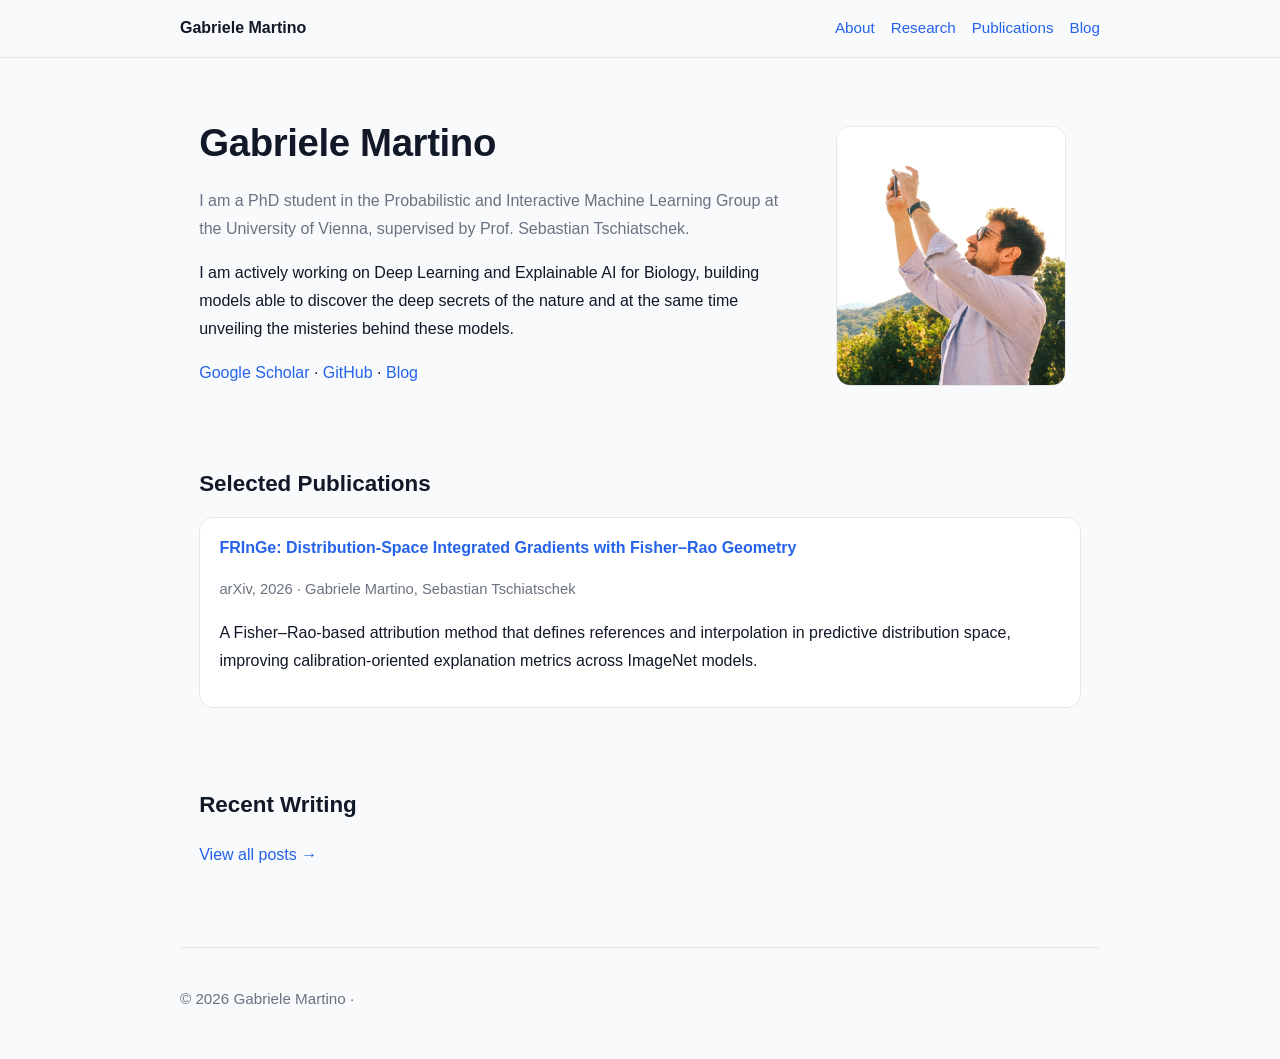
==== index.html @ 993c4463 "Updated the web site." ====
<!DOCTYPE html>
<html lang="en">
  <head>
    <meta charset="UTF-8" />
    <meta name="viewport" content="width=device-width, initial-scale=1.0" />
    <title>Gabriele Martino | PhD Student</title>
    <meta
      name="description"
      content="Personal academic website of Gabriele Martino, PhD student. Research updates, publications and blog posts."
    />
    <link rel="stylesheet" href="assets/css/style.css" />
  </head>
  <body>
    <header class="site-header">
      <div class="container nav">
        <a class="brand" href="./">Gabriele Martino</a>
        <nav class="nav-links">
          <a href="./">About</a>
          <a href="#research">Research</a>
          <a href="#publications">Publications</a>
          <a href="blog/">Blog</a>
        </nav>
      </div>
    </header>

    <main class="container">
      <section class="intro" id="about">
        <div class="intro-grid">
          <div class="intro-text">
            <h1>Gabriele Martino</h1>
            <p class="subtitle">
              I am a PhD student in the Probabilistic and Interactive Machine Learning Group at the University of Vienna, supervised by Prof. Sebastian Tschiatschek.
            </p>
            <p>
              I am actively working on Deep Learning and Explainable AI for Biology, building models able to discover the deep secrets of the nature
              and at the same time unveiling the misteries behind these models.
            </p>
            <p class="link-row">
              <a href="https://scholar.google.com/citations?user=NalFr98AAAAJ&hl=en&authuser=1" target="_blank" rel="noopener noreferrer">Google Scholar</a>
              ·
              <a href="https://github.com/GabMartino" target="_blank" rel="noopener noreferrer">GitHub</a>
              ·
              <a href="blog/">Blog</a>
            </p>
          </div>
          <div class="intro-photo-wrap">
            <img
              class="intro-photo"
              src="assets/images/DSCF8296_1.jpg"
              alt="Gabriele Martino taking a photo outdoors"
            />
          </div>
        </div>
      </section>

      <section class="section" id="publications">
        <h2>Selected Publications</h2>

        <article class="card">
          <a href="https://arxiv.org/abs/2605.06404" target="_blank" rel="noopener noreferrer">
            <strong>FRInGe: Distribution-Space Integrated Gradients with Fisher–Rao Geometry</strong>
          </a>
          <p class="meta">arXiv, 2026 · Gabriele Martino, Sebastian Tschiatschek</p>
          <p>
            A Fisher–Rao-based attribution method that defines references and
            interpolation in predictive distribution space, improving
            calibration-oriented explanation metrics across ImageNet models.
          </p>
        </article>

<!--        <article class="card">-->
<!--          <strong>Title of your first paper</strong>-->
<!--          <p class="meta">Conference/Journal, 2026 · Co-authors</p>-->
<!--          <p>-->
<!--            Short summary of the contribution. Replace with your actual publications-->
<!--            and links to PDF/code.-->
<!--          </p>-->
<!--        </article>-->
<!--        <article class="card">-->
<!--          <strong>Title of your second paper</strong>-->
<!--          <p class="meta">Conference/Journal, 2025 · Co-authors</p>-->
<!--          <p>-->
<!--            Another short summary. You can add a BibTeX toggle or DOI links later.-->
<!--          </p>-->
<!--        </article>-->
      </section>

      <section class="section" id="writing">
        <h2>Recent Writing</h2>
        <p><a href="blog/">View all posts →</a></p>
      </section>
    </main>

    <footer class="container footer">
      <p>
        © <span id="year"></span> Gabriele Martino ·
<!--        <a href="mailto:you@example.com">you@example.com</a>-->
      </p>
    </footer>

    <script>
      document.getElementById("year").textContent = new Date().getFullYear();
    </script>
  </body>
</html>
---- assets/css/style.css ----
:root {
  --bg: #f8fafc;
  --text: #111827;
  --muted: #6b7280;
  --accent: #2563eb;
  --card: #ffffff;
  --border: #e5e7eb;
  --max-width: 920px;
}

* {
  box-sizing: border-box;
}

body {
  margin: 0;
  font-family: "Inter", "Segoe UI", Roboto, Helvetica, Arial, sans-serif;
  background: var(--bg);
  color: var(--text);
  line-height: 1.75;
}

a {
  color: var(--accent);
  text-decoration: none;
}

a:hover {
  text-decoration: underline;
}

.container {
  max-width: var(--max-width);
  margin: 0 auto;
  padding: 0 1.2rem;
}

.site-header {
  position: sticky;
  top: 0;
  background: rgba(248, 250, 252, 0.92);
  backdrop-filter: blur(6px);
  border-bottom: 1px solid var(--border);
}

.nav {
  display: flex;
  align-items: center;
  justify-content: space-between;
  padding: 0.9rem 0;
}

.brand {
  font-weight: 700;
  color: var(--text);
}

.nav-links {
  display: flex;
  gap: 1rem;
  font-size: 0.95rem;
}

.intro {
  padding: 3.2rem 0 1.2rem;
}

.intro-grid {
  display: grid;
  gap: 2rem;
  grid-template-columns: minmax(240px, 1fr) minmax(180px, 260px);
  align-items: center;
}

.intro-text h1 {
  font-size: clamp(2rem, 3vw, 2.7rem);
  margin: 0 0 0.5rem;
  letter-spacing: -0.01em;
}

.subtitle {
  color: var(--muted);
  margin-top: 0.7rem;
}

.link-row {
  margin-top: 1rem;
  font-weight: 500;
}

.intro-photo-wrap {
  display: flex;
  justify-content: center;
}

.intro-photo {
  width: 100%;
  max-width: 230px;
  border-radius: 14px;
  border: 1px solid var(--border);
  background: #dbeafe;
}

.section {
  padding: 1.4rem 0;
}

.section h2 {
  margin-bottom: 0.8rem;
  font-size: 1.4rem;
}

.card {
  background: var(--card);
  border: 1px solid var(--border);
  border-radius: 14px;
  padding: 1rem 1.2rem;
  margin: 0.9rem 0;
}

.meta {
  color: var(--muted);
  font-size: 0.92rem;
}

.grid {
  display: grid;
  grid-template-columns: repeat(auto-fit, minmax(240px, 1fr));
  gap: 1rem;
}

.footer {
  border-top: 1px solid var(--border);
  margin-top: 2.5rem;
  padding: 1.4rem 0 2rem;
  color: var(--muted);
  font-size: 0.95rem;
}

.post {
  padding-top: 2.4rem;
}

.post h1 {
  margin-bottom: 0.2rem;
}

.post p {
  margin: 0.95rem 0;
}

blockquote {
  margin: 1rem 0;
  border-left: 4px solid var(--accent);
  padding: 0.2rem 0 0.2rem 1rem;
  color: #1f2937;
  background: #eff6ff;
}

code {
  background: #eef2ff;
  border-radius: 4px;
  padding: 0.1rem 0.35rem;
}

@media (max-width: 760px) {
  .nav {
    flex-direction: column;
    gap: 0.55rem;
    align-items: flex-start;
  }

  .intro-grid {
    grid-template-columns: 1fr;
  }

  .intro-photo {
    max-width: 190px;
  }
}
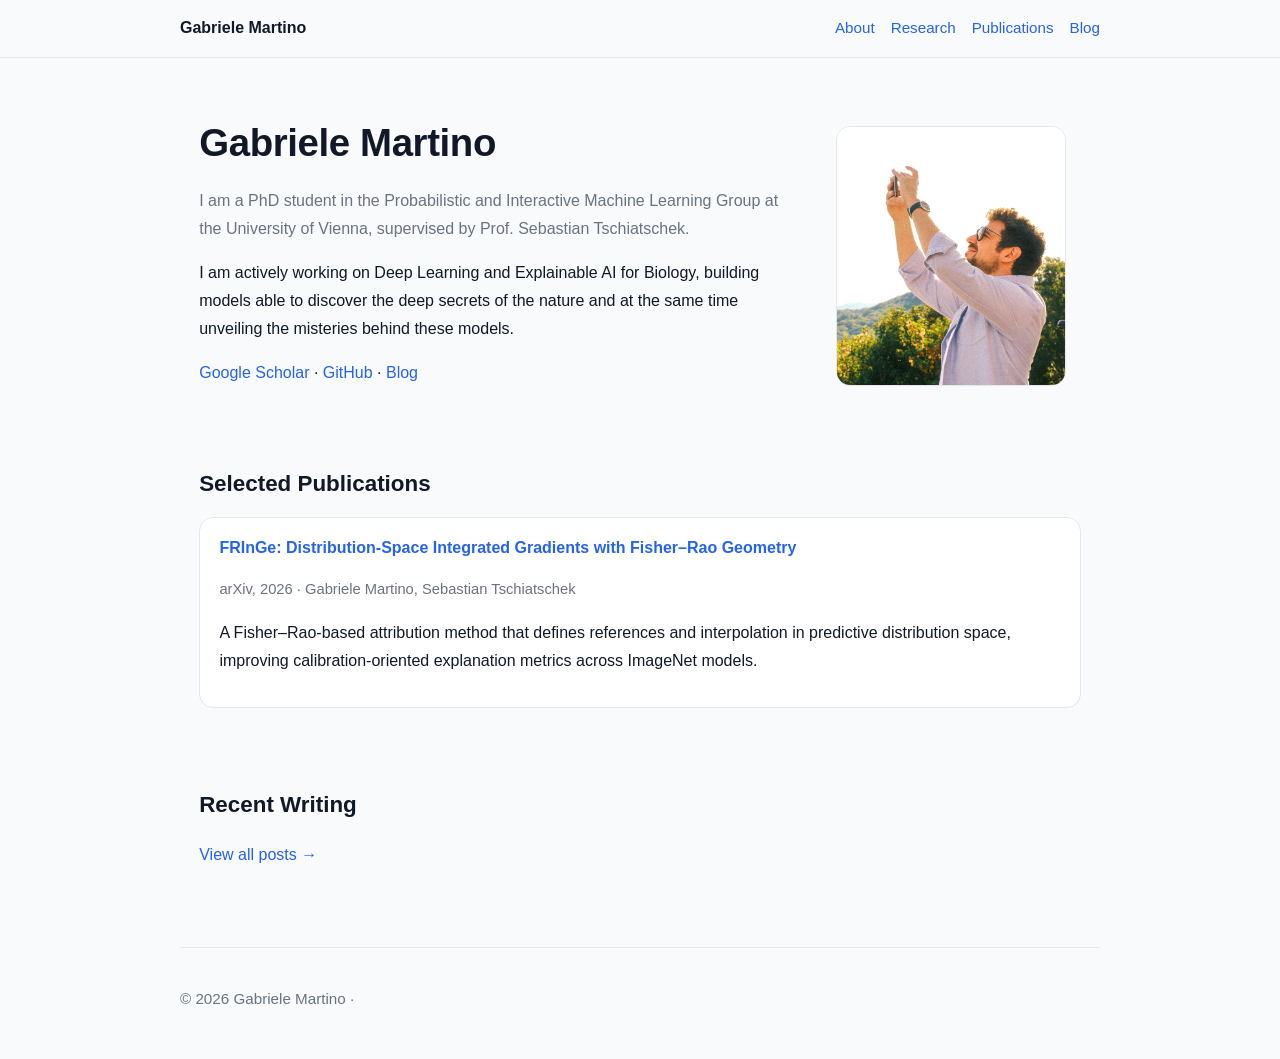
==== commit 0be896ff: "Updated the web site." ====
--- a/index.html
+++ b/index.html
@@ -44,11 +44,19 @@
             </p>
           </div>
           <div class="intro-photo-wrap">
-            <img
-              class="intro-photo"
-              src="assets/images/DSCF8296_1.jpg"
-              alt="Gabriele Martino taking a photo outdoors"
-            />
+            <div class="intro-photo-swap">
+              <img
+                class="intro-photo intro-photo-primary"
+                src="assets/images/DSCF8296_1.jpg"
+                alt="Gabriele Martino taking a photo outdoors"
+              />
+              <img
+                class="intro-photo intro-photo-hover"
+                src="assets/images/image_1.jpeg"
+                alt=""
+                aria-hidden="true"
+              />
+            </div>
           </div>
         </div>
       </section>
--- a/assets/css/style.css
+++ b/assets/css/style.css
@@ -93,12 +93,36 @@
   justify-content: center;
 }
 
+.intro-photo-swap {
+  position: relative;
+  width: 100%;
+  max-width: 230px;
+  aspect-ratio: 706 / 797;
+}
+
 .intro-photo {
   width: 100%;
-  max-width: 230px;
+  height: 100%;
+  display: block;
+  object-fit: cover;
   border-radius: 14px;
   border: 1px solid var(--border);
   background: #dbeafe;
+  transition: opacity 180ms ease-in-out;
+}
+
+.intro-photo-hover {
+  position: absolute;
+  inset: 0;
+  opacity: 0;
+}
+
+.intro-photo-swap:hover .intro-photo-primary {
+  opacity: 0;
+}
+
+.intro-photo-swap:hover .intro-photo-hover {
+  opacity: 1;
 }
 
 .section {
@@ -174,7 +198,13 @@
     grid-template-columns: 1fr;
   }
 
+  .intro-photo-swap {
+    max-width: 190px;
+  }
+}
+
+@media (prefers-reduced-motion: reduce) {
   .intro-photo {
-    max-width: 190px;
-  }
-}
+    transition: none;
+  }
+}
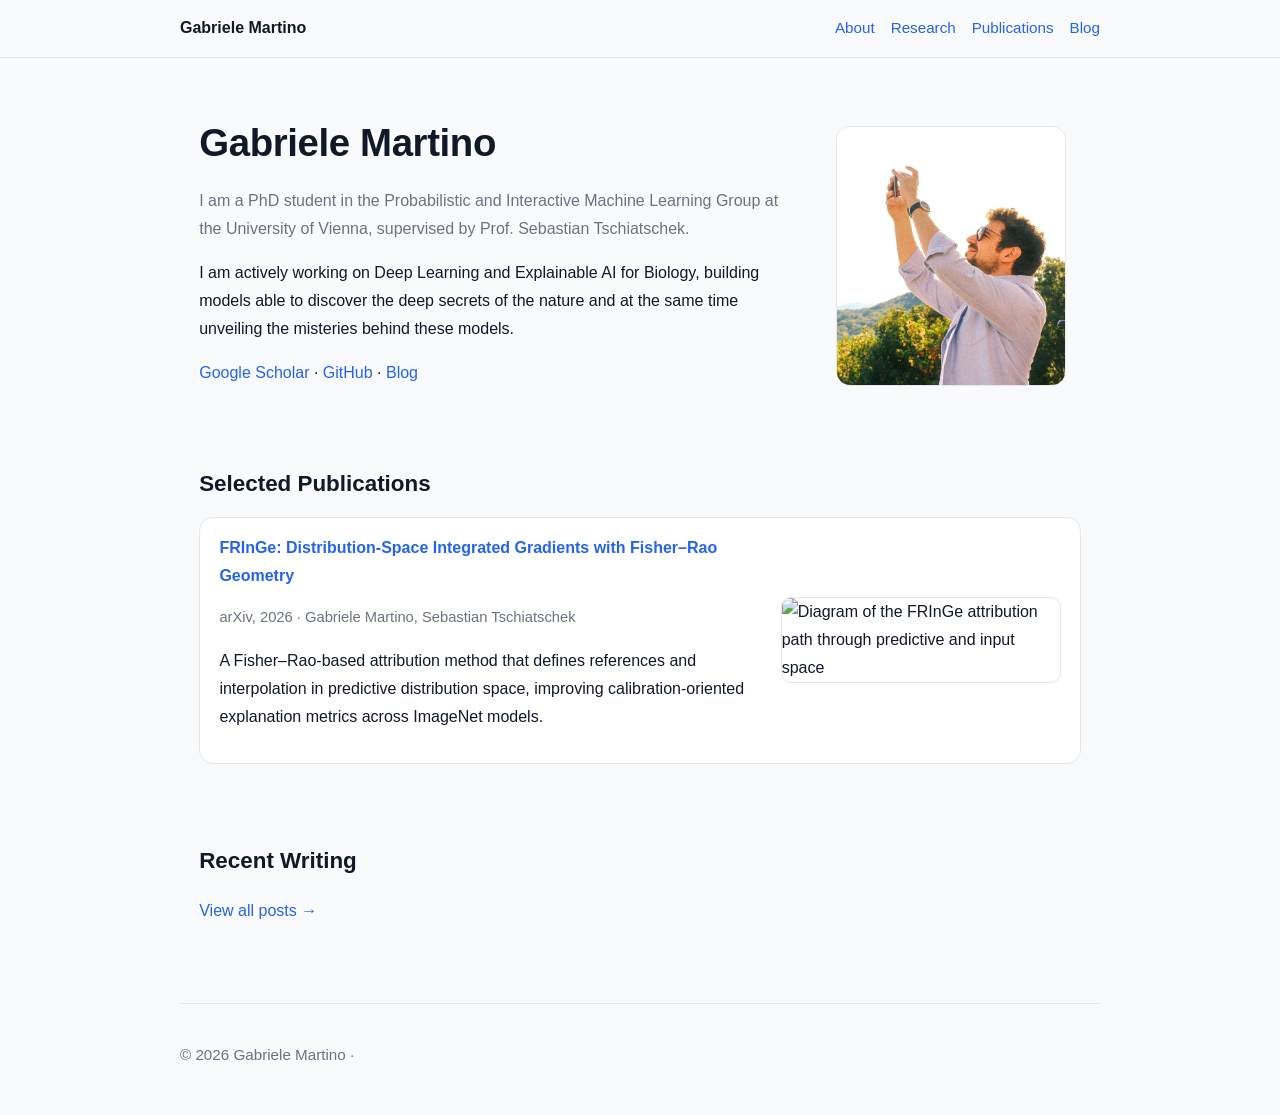
==== commit 5a54d836: "Updated the web site." ====
--- a/index.html
+++ b/index.html
@@ -8,7 +8,7 @@
       name="description"
       content="Personal academic website of Gabriele Martino, PhD student. Research updates, publications and blog posts."
     />
-    <link rel="stylesheet" href="assets/css/style.css" />
+    <link rel="stylesheet" href="assets/css/style.css?v=20260907" />
   </head>
   <body>
     <header class="site-header">
@@ -64,16 +64,24 @@
       <section class="section" id="publications">
         <h2>Selected Publications</h2>
 
-        <article class="card">
-          <a href="https://arxiv.org/abs/2605.06404" target="_blank" rel="noopener noreferrer">
-            <strong>FRInGe: Distribution-Space Integrated Gradients with Fisher–Rao Geometry</strong>
-          </a>
-          <p class="meta">arXiv, 2026 · Gabriele Martino, Sebastian Tschiatschek</p>
-          <p>
-            A Fisher–Rao-based attribution method that defines references and
-            interpolation in predictive distribution space, improving
-            calibration-oriented explanation metrics across ImageNet models.
-          </p>
+        <article class="card publication-card">
+          <div class="publication-details">
+            <a href="https://arxiv.org/abs/2605.06404" target="_blank" rel="noopener noreferrer">
+              <strong>FRInGe: Distribution-Space Integrated Gradients with Fisher–Rao Geometry</strong>
+            </a>
+            <p class="meta">arXiv, 2026 · Gabriele Martino, Sebastian Tschiatschek</p>
+            <p>
+              A Fisher–Rao-based attribution method that defines references and
+              interpolation in predictive distribution space, improving
+              calibration-oriented explanation metrics across ImageNet models.
+            </p>
+          </div>
+          <figure class="publication-figure">
+            <img
+              src="assets/images/path-preview.png"
+              alt="Diagram of the FRInGe attribution path through predictive and input space"
+            />
+          </figure>
         </article>
 
 <!--        <article class="card">-->
--- a/assets/css/style.css
+++ b/assets/css/style.css
@@ -142,6 +142,25 @@
   margin: 0.9rem 0;
 }
 
+.publication-card {
+  display: grid;
+  grid-template-columns: minmax(0, 1fr) minmax(180px, 280px);
+  gap: 1rem 1.4rem;
+  align-items: center;
+}
+
+.publication-figure {
+  margin: 0;
+}
+
+.publication-figure img {
+  display: block;
+  width: 100%;
+  border: 1px solid var(--border);
+  border-radius: 10px;
+  background: #ffffff;
+}
+
 .meta {
   color: var(--muted);
   font-size: 0.92rem;
@@ -201,6 +220,14 @@
   .intro-photo-swap {
     max-width: 190px;
   }
+
+  .publication-card {
+    grid-template-columns: 1fr;
+  }
+
+  .publication-figure {
+    max-width: 320px;
+  }
 }
 
 @media (prefers-reduced-motion: reduce) {
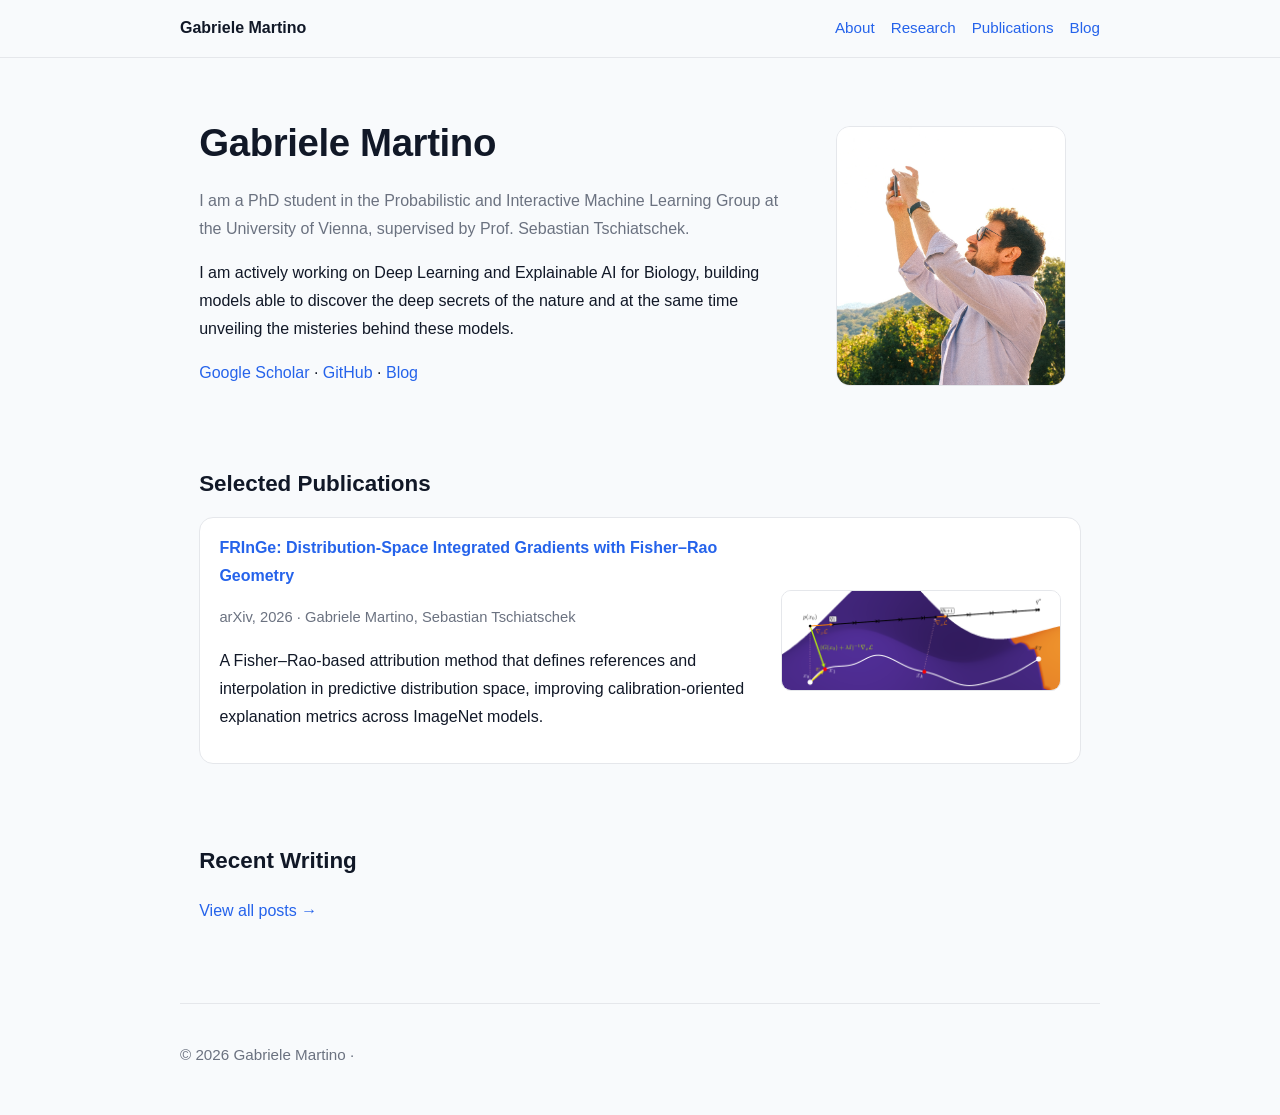
==== commit f5e488c7: "Updated the web site." ====
--- a/index.html
+++ b/index.html
@@ -8,7 +8,7 @@
       name="description"
       content="Personal academic website of Gabriele Martino, PhD student. Research updates, publications and blog posts."
     />
-    <link rel="stylesheet" href="assets/css/style.css?v=20260907" />
+    <link rel="stylesheet" href="assets/css/style.css?v=20260907-3" />
   </head>
   <body>
     <header class="site-header">
--- a/assets/css/style.css
+++ b/assets/css/style.css
@@ -38,6 +38,7 @@
 .site-header {
   position: sticky;
   top: 0;
+  z-index: 10;
   background: rgba(248, 250, 252, 0.92);
   backdrop-filter: blur(6px);
   border-bottom: 1px solid var(--border);
@@ -210,7 +211,12 @@
   .nav {
     flex-direction: column;
     gap: 0.55rem;
-    align-items: flex-start;
+    align-items: center;
+  }
+
+  .nav-links {
+    justify-content: center;
+    flex-wrap: wrap;
   }
 
   .intro-grid {
@@ -227,6 +233,10 @@
 
   .publication-figure {
     max-width: 320px;
+  }
+
+  .footer {
+    text-align: center;
   }
 }
 
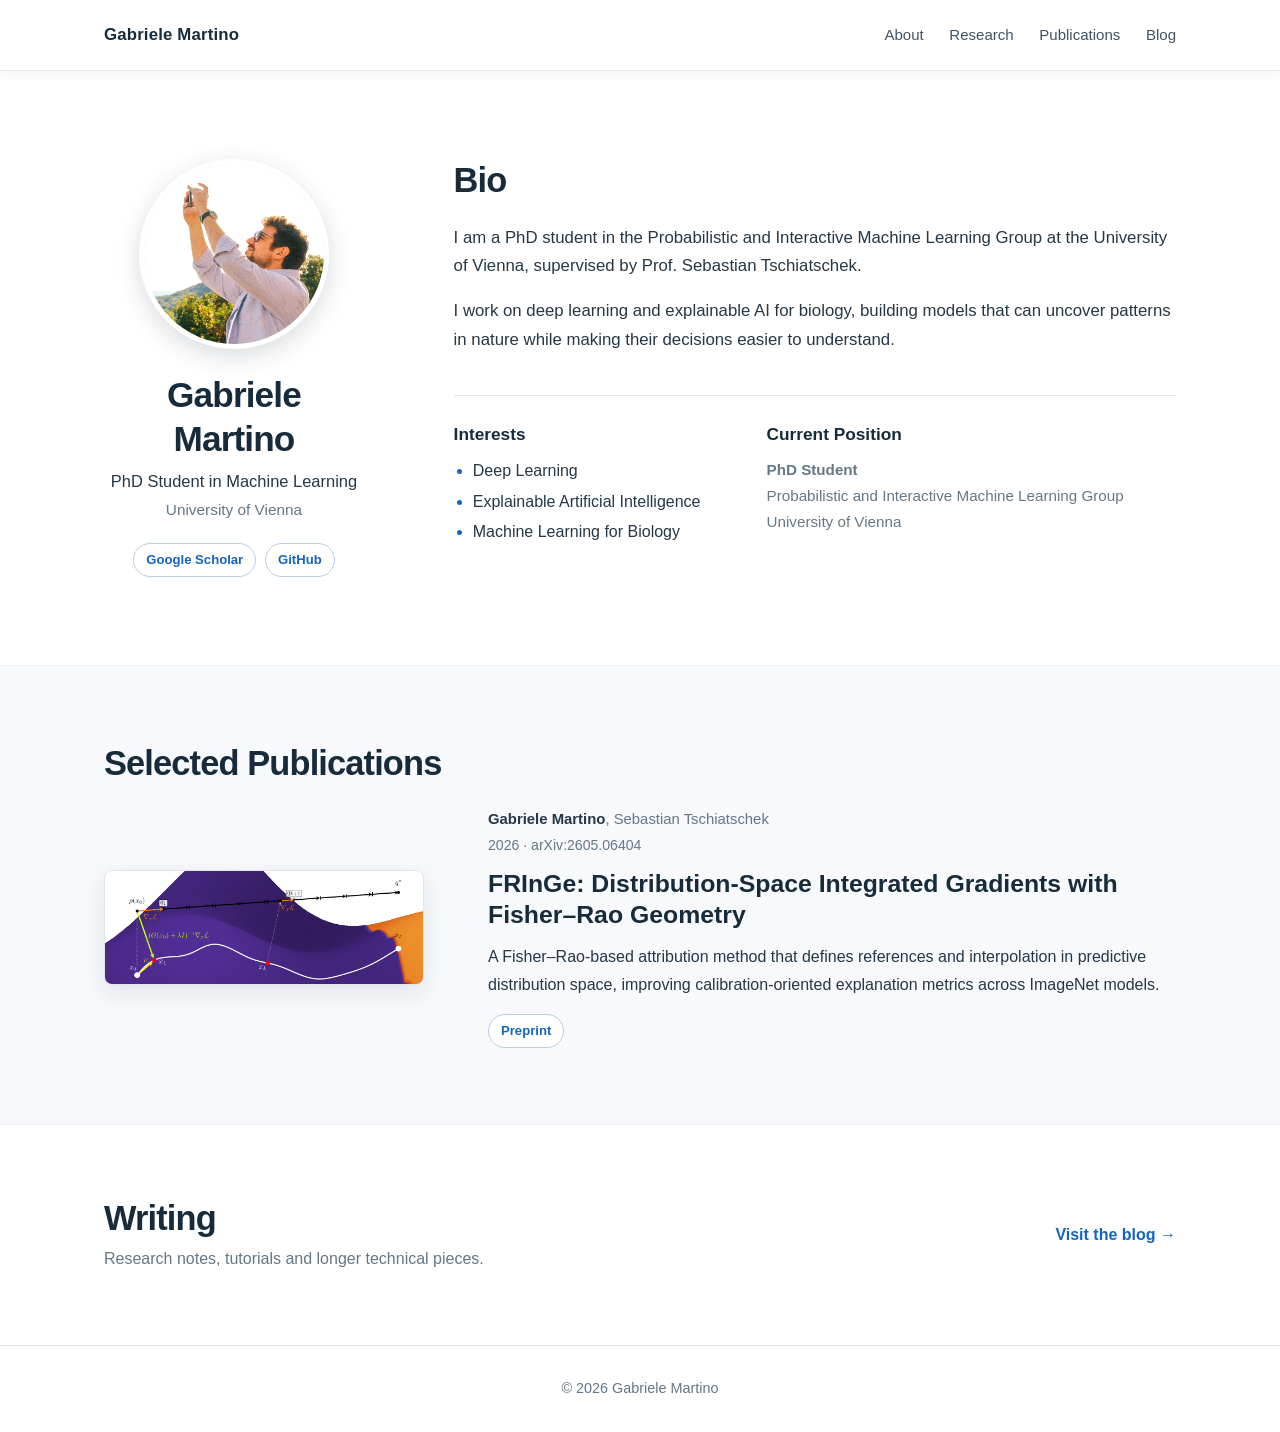
==== commit b1eb4f9d: "Updated the web site." ====
--- a/index.html
+++ b/index.html
@@ -6,16 +6,16 @@
     <title>Gabriele Martino | PhD Student</title>
     <meta
       name="description"
-      content="Personal academic website of Gabriele Martino, PhD student. Research updates, publications and blog posts."
+      content="Academic homepage of Gabriele Martino, PhD student working on deep learning, explainable AI and biology."
     />
-    <link rel="stylesheet" href="assets/css/style.css?v=20260907-3" />
+    <link rel="stylesheet" href="assets/css/style.css?v=20260907-4" />
   </head>
   <body>
     <header class="site-header">
       <div class="container nav">
         <a class="brand" href="./">Gabriele Martino</a>
-        <nav class="nav-links">
-          <a href="./">About</a>
+        <nav class="nav-links" aria-label="Primary navigation">
+          <a href="#about">About</a>
           <a href="#research">Research</a>
           <a href="#publications">Publications</a>
           <a href="blog/">Blog</a>
@@ -23,26 +23,9 @@
       </div>
     </header>
 
-    <main class="container">
-      <section class="intro" id="about">
-        <div class="intro-grid">
-          <div class="intro-text">
-            <h1>Gabriele Martino</h1>
-            <p class="subtitle">
-              I am a PhD student in the Probabilistic and Interactive Machine Learning Group at the University of Vienna, supervised by Prof. Sebastian Tschiatschek.
-            </p>
-            <p>
-              I am actively working on Deep Learning and Explainable AI for Biology, building models able to discover the deep secrets of the nature
-              and at the same time unveiling the misteries behind these models.
-            </p>
-            <p class="link-row">
-              <a href="https://scholar.google.com/citations?user=NalFr98AAAAJ&hl=en&authuser=1" target="_blank" rel="noopener noreferrer">Google Scholar</a>
-              ·
-              <a href="https://github.com/GabMartino" target="_blank" rel="noopener noreferrer">GitHub</a>
-              ·
-              <a href="blog/">Blog</a>
-            </p>
-          </div>
+    <main>
+      <section class="container profile-section" id="about">
+        <aside class="profile-identity">
           <div class="intro-photo-wrap">
             <div class="intro-photo-swap">
               <img
@@ -58,60 +41,102 @@
               />
             </div>
           </div>
+
+          <h1>Gabriele Martino</h1>
+          <p class="profile-role">PhD Student in Machine Learning</p>
+          <p class="profile-affiliation">University of Vienna</p>
+
+          <div class="profile-links" aria-label="Academic and professional profiles">
+            <a
+              href="https://scholar.google.com/citations?user=NalFr98AAAAJ&amp;hl=en&amp;authuser=1"
+              target="_blank"
+              rel="noopener noreferrer"
+            >Google Scholar</a>
+            <a href="https://github.com/GabMartino" target="_blank" rel="noopener noreferrer">GitHub</a>
+          </div>
+        </aside>
+
+        <div class="biography">
+          <h2>Bio</h2>
+          <p>
+            I am a PhD student in the Probabilistic and Interactive Machine
+            Learning Group at the University of Vienna, supervised by Prof.
+            Sebastian Tschiatschek.
+          </p>
+          <p>
+            I work on deep learning and explainable AI for biology, building
+            models that can uncover patterns in nature while making their
+            decisions easier to understand.
+          </p>
+
+          <div class="academic-details">
+            <section class="detail-block" id="research">
+              <h3>Interests</h3>
+              <ul class="interest-list">
+                <li>Deep Learning</li>
+                <li>Explainable Artificial Intelligence</li>
+                <li>Machine Learning for Biology</li>
+              </ul>
+            </section>
+
+            <section class="detail-block">
+              <h3>Current Position</h3>
+              <p>
+                <strong>PhD Student</strong><br />
+                Probabilistic and Interactive Machine Learning Group<br />
+                University of Vienna
+              </p>
+            </section>
+          </div>
         </div>
       </section>
 
-      <section class="section" id="publications">
-        <h2>Selected Publications</h2>
+      <section class="section-shell" id="publications">
+        <div class="container">
+          <h2 class="section-title">Selected Publications</h2>
 
-        <article class="card publication-card">
-          <div class="publication-details">
-            <a href="https://arxiv.org/abs/2605.06404" target="_blank" rel="noopener noreferrer">
-              <strong>FRInGe: Distribution-Space Integrated Gradients with Fisher–Rao Geometry</strong>
-            </a>
-            <p class="meta">arXiv, 2026 · Gabriele Martino, Sebastian Tschiatschek</p>
-            <p>
-              A Fisher–Rao-based attribution method that defines references and
-              interpolation in predictive distribution space, improving
-              calibration-oriented explanation metrics across ImageNet models.
-            </p>
-          </div>
-          <figure class="publication-figure">
-            <img
-              src="assets/images/path-preview.png"
-              alt="Diagram of the FRInGe attribution path through predictive and input space"
-            />
-          </figure>
-        </article>
+          <article class="publication-card">
+            <figure class="publication-figure">
+              <img
+                src="assets/images/path-preview.png"
+                alt="Diagram of the FRInGe attribution path through predictive and input space"
+              />
+            </figure>
 
-<!--        <article class="card">-->
-<!--          <strong>Title of your first paper</strong>-->
-<!--          <p class="meta">Conference/Journal, 2026 · Co-authors</p>-->
-<!--          <p>-->
-<!--            Short summary of the contribution. Replace with your actual publications-->
-<!--            and links to PDF/code.-->
-<!--          </p>-->
-<!--        </article>-->
-<!--        <article class="card">-->
-<!--          <strong>Title of your second paper</strong>-->
-<!--          <p class="meta">Conference/Journal, 2025 · Co-authors</p>-->
-<!--          <p>-->
-<!--            Another short summary. You can add a BibTeX toggle or DOI links later.-->
-<!--          </p>-->
-<!--        </article>-->
+            <div class="publication-details">
+              <p class="publication-authors"><strong>Gabriele Martino</strong>, Sebastian Tschiatschek</p>
+              <p class="publication-venue">2026 · arXiv:2605.06404</p>
+              <h3>
+                <a href="https://arxiv.org/abs/2605.06404" target="_blank" rel="noopener noreferrer">
+                  FRInGe: Distribution-Space Integrated Gradients with Fisher–Rao Geometry
+                </a>
+              </h3>
+              <p>
+                A Fisher–Rao-based attribution method that defines references
+                and interpolation in predictive distribution space, improving
+                calibration-oriented explanation metrics across ImageNet models.
+              </p>
+              <div class="publication-links">
+                <a href="https://arxiv.org/abs/2605.06404" target="_blank" rel="noopener noreferrer">Preprint</a>
+              </div>
+            </div>
+          </article>
+        </div>
       </section>
 
-      <section class="section" id="writing">
-        <h2>Recent Writing</h2>
-        <p><a href="blog/">View all posts →</a></p>
+      <section class="container writing-section" id="writing">
+        <div>
+          <h2 class="section-title">Writing</h2>
+          <p>Research notes, tutorials and longer technical pieces.</p>
+        </div>
+        <a class="text-link" href="blog/">Visit the blog <span aria-hidden="true">→</span></a>
       </section>
     </main>
 
-    <footer class="container footer">
-      <p>
-        © <span id="year"></span> Gabriele Martino ·
-<!--        <a href="mailto:you@example.com">you@example.com</a>-->
-      </p>
+    <footer class="site-footer">
+      <div class="container footer-content">
+        <p>© <span id="year"></span> Gabriele Martino</p>
+      </div>
     </footer>
 
     <script>
--- a/assets/css/style.css
+++ b/assets/css/style.css
@@ -1,11 +1,18 @@
 :root {
-  --bg: #f8fafc;
-  --text: #111827;
-  --muted: #6b7280;
-  --accent: #2563eb;
-  --card: #ffffff;
-  --border: #e5e7eb;
-  --max-width: 920px;
+  --bg: #ffffff;
+  --surface: #f7f9fc;
+  --text: #263746;
+  --heading: #172b3a;
+  --muted: #667785;
+  --accent: #1565c0;
+  --accent-dark: #0d4f9c;
+  --border: #dfe6ec;
+  --max-width: 1120px;
+}
+
+html {
+  scroll-behavior: smooth;
+  scroll-padding-top: 6rem;
 }
 
 * {
@@ -14,10 +21,15 @@
 
 body {
   margin: 0;
-  font-family: "Inter", "Segoe UI", Roboto, Helvetica, Arial, sans-serif;
   background: var(--bg);
   color: var(--text);
-  line-height: 1.75;
+  font-family: Roboto, "Segoe UI", Helvetica, Arial, sans-serif;
+  font-size: 1rem;
+  line-height: 1.7;
+}
+
+img {
+  max-width: 100%;
 }
 
 a {
@@ -26,67 +38,90 @@
 }
 
 a:hover {
-  text-decoration: underline;
+  color: var(--accent-dark);
+}
+
+h1,
+h2,
+h3 {
+  color: var(--heading);
+  font-family: Montserrat, "Segoe UI", Helvetica, Arial, sans-serif;
+  line-height: 1.25;
 }
 
 .container {
+  width: 100%;
   max-width: var(--max-width);
   margin: 0 auto;
-  padding: 0 1.2rem;
+  padding-inline: 1.5rem;
 }
 
 .site-header {
   position: sticky;
   top: 0;
-  z-index: 10;
-  background: rgba(248, 250, 252, 0.92);
-  backdrop-filter: blur(6px);
-  border-bottom: 1px solid var(--border);
+  z-index: 100;
+  border-bottom: 1px solid rgba(223, 230, 236, 0.9);
+  background: rgba(255, 255, 255, 0.96);
+  box-shadow: 0 2px 12px rgba(23, 43, 58, 0.06);
+  backdrop-filter: blur(10px);
 }
 
 .nav {
   display: flex;
+  min-height: 70px;
   align-items: center;
   justify-content: space-between;
-  padding: 0.9rem 0;
 }
 
 .brand {
+  color: var(--heading);
+  font-family: Montserrat, "Segoe UI", Helvetica, Arial, sans-serif;
+  font-size: 1.05rem;
   font-weight: 700;
-  color: var(--text);
+  letter-spacing: 0.01em;
 }
 
 .nav-links {
   display: flex;
-  gap: 1rem;
-  font-size: 0.95rem;
-}
-
-.intro {
-  padding: 3.2rem 0 1.2rem;
-}
-
-.intro-grid {
+  align-items: center;
+  gap: 1.6rem;
+  font-size: 0.94rem;
+}
+
+.nav-links a {
+  position: relative;
+  color: #415363;
+  padding-block: 0.35rem;
+}
+
+.nav-links a::after {
+  position: absolute;
+  right: 0;
+  bottom: 0;
+  left: 0;
+  height: 2px;
+  background: var(--accent);
+  content: "";
+  transform: scaleX(0);
+  transform-origin: center;
+  transition: transform 160ms ease-in-out;
+}
+
+.nav-links a:hover::after,
+.nav-links a[aria-current="page"]::after {
+  transform: scaleX(1);
+}
+
+.profile-section {
   display: grid;
-  gap: 2rem;
-  grid-template-columns: minmax(240px, 1fr) minmax(180px, 260px);
-  align-items: center;
-}
-
-.intro-text h1 {
-  font-size: clamp(2rem, 3vw, 2.7rem);
-  margin: 0 0 0.5rem;
-  letter-spacing: -0.01em;
-}
-
-.subtitle {
-  color: var(--muted);
-  margin-top: 0.7rem;
-}
-
-.link-row {
-  margin-top: 1rem;
-  font-weight: 500;
+  grid-template-columns: 260px minmax(0, 1fr);
+  gap: clamp(3rem, 7vw, 6rem);
+  align-items: start;
+  padding-block: 5.5rem;
+}
+
+.profile-identity {
+  text-align: center;
 }
 
 .intro-photo-wrap {
@@ -96,57 +131,151 @@
 
 .intro-photo-swap {
   position: relative;
-  width: 100%;
-  max-width: 230px;
-  aspect-ratio: 706 / 797;
+  width: 190px;
+  aspect-ratio: 1;
+  overflow: hidden;
+  border: 5px solid #ffffff;
+  border-radius: 50%;
+  background: #e7eef5;
+  box-shadow: 0 7px 24px rgba(23, 43, 58, 0.17);
 }
 
 .intro-photo {
+  position: absolute;
+  inset: 0;
+  display: block;
   width: 100%;
   height: 100%;
-  display: block;
   object-fit: cover;
-  border-radius: 14px;
-  border: 1px solid var(--border);
-  background: #dbeafe;
   transition: opacity 180ms ease-in-out;
 }
 
+.intro-photo-primary {
+  opacity: 1;
+}
+
 .intro-photo-hover {
-  position: absolute;
-  inset: 0;
   opacity: 0;
 }
 
-.intro-photo-swap:hover .intro-photo-primary {
-  opacity: 0;
-}
-
-.intro-photo-swap:hover .intro-photo-hover {
-  opacity: 1;
-}
-
-.section {
-  padding: 1.4rem 0;
-}
-
-.section h2 {
-  margin-bottom: 0.8rem;
-  font-size: 1.4rem;
-}
-
-.card {
-  background: var(--card);
-  border: 1px solid var(--border);
-  border-radius: 14px;
-  padding: 1rem 1.2rem;
-  margin: 0.9rem 0;
+@media (hover: hover) {
+  .intro-photo-swap:hover .intro-photo-primary {
+    opacity: 0;
+  }
+
+  .intro-photo-swap:hover .intro-photo-hover {
+    opacity: 1;
+  }
+}
+
+.profile-identity h1 {
+  margin: 1.5rem 0 0.35rem;
+  font-size: clamp(1.85rem, 4vw, 2.2rem);
+  letter-spacing: -0.025em;
+}
+
+.profile-role {
+  margin: 0;
+  color: var(--text);
+  font-size: 1.03rem;
+}
+
+.profile-affiliation {
+  margin: 0.15rem 0 0;
+  color: var(--muted);
+  font-size: 0.96rem;
+}
+
+.profile-links {
+  display: flex;
+  flex-wrap: wrap;
+  justify-content: center;
+  gap: 0.55rem;
+  margin-top: 1.25rem;
+}
+
+.profile-links a,
+.publication-links a {
+  display: inline-flex;
+  min-height: 34px;
+  align-items: center;
+  border: 1px solid #b9cee2;
+  border-radius: 999px;
+  padding: 0.25rem 0.75rem;
+  background: #ffffff;
+  color: var(--accent);
+  font-size: 0.82rem;
+  font-weight: 600;
+  transition: background 160ms ease-in-out, border-color 160ms ease-in-out;
+}
+
+.profile-links a:hover,
+.publication-links a:hover {
+  border-color: var(--accent);
+  background: #edf5fd;
+}
+
+.biography h2,
+.section-title {
+  margin: 0 0 1.35rem;
+  font-size: clamp(1.8rem, 4vw, 2.15rem);
+  letter-spacing: -0.025em;
+}
+
+.biography > p {
+  max-width: 760px;
+  margin: 0 0 1.05rem;
+  font-size: 1.05rem;
+}
+
+.academic-details {
+  display: grid;
+  grid-template-columns: minmax(0, 0.8fr) minmax(0, 1.2fr);
+  gap: 2.5rem;
+  margin-top: 2.5rem;
+  border-top: 1px solid var(--border);
+  padding-top: 1.75rem;
+}
+
+.detail-block {
+  scroll-margin-top: 7rem;
+}
+
+.detail-block h3 {
+  margin: 0 0 0.75rem;
+  font-size: 1.08rem;
+}
+
+.detail-block p {
+  margin: 0;
+  color: var(--muted);
+  font-size: 0.95rem;
+}
+
+.interest-list {
+  margin: 0;
+  padding-left: 1.2rem;
+}
+
+.interest-list li {
+  margin: 0.2rem 0;
+}
+
+.interest-list li::marker {
+  color: var(--accent);
+}
+
+.section-shell {
+  scroll-margin-top: 5rem;
+  border-block: 1px solid #edf1f5;
+  background: var(--surface);
+  padding-block: 4.75rem;
 }
 
 .publication-card {
   display: grid;
-  grid-template-columns: minmax(0, 1fr) minmax(180px, 280px);
-  gap: 1rem 1.4rem;
+  grid-template-columns: minmax(230px, 320px) minmax(0, 1fr);
+  gap: clamp(2rem, 5vw, 4rem);
   align-items: center;
 }
 
@@ -158,90 +287,232 @@
   display: block;
   width: 100%;
   border: 1px solid var(--border);
-  border-radius: 10px;
+  border-radius: 8px;
   background: #ffffff;
-}
-
-.meta {
-  color: var(--muted);
-  font-size: 0.92rem;
-}
-
-.grid {
-  display: grid;
-  grid-template-columns: repeat(auto-fit, minmax(240px, 1fr));
-  gap: 1rem;
-}
-
-.footer {
+  box-shadow: 0 8px 24px rgba(23, 43, 58, 0.1);
+}
+
+.publication-authors {
+  margin: 0 0 0.15rem;
+  color: var(--muted);
+  font-size: 0.93rem;
+}
+
+.publication-authors strong {
+  color: var(--text);
+  font-weight: 600;
+}
+
+.publication-venue {
+  margin: 0 0 0.7rem;
+  color: var(--muted);
+  font-size: 0.88rem;
+}
+
+.publication-details h3 {
+  margin: 0 0 0.75rem;
+  font-size: clamp(1.25rem, 3vw, 1.55rem);
+}
+
+.publication-details h3 a {
+  color: var(--heading);
+}
+
+.publication-details h3 a:hover {
+  color: var(--accent);
+}
+
+.publication-details > p:last-of-type {
+  max-width: 700px;
+  margin: 0;
+}
+
+.publication-links {
+  margin-top: 1rem;
+}
+
+.writing-section {
+  display: flex;
+  align-items: center;
+  justify-content: space-between;
+  gap: 2rem;
+  padding-block: 4.5rem;
+}
+
+.writing-section .section-title {
+  margin-bottom: 0.35rem;
+}
+
+.writing-section p {
+  margin: 0;
+  color: var(--muted);
+}
+
+.text-link {
+  flex: 0 0 auto;
+  font-weight: 600;
+}
+
+.page {
+  min-height: calc(100vh - 156px);
+  padding-block: 5rem;
+}
+
+.page-heading {
+  max-width: 720px;
+  border-bottom: 1px solid var(--border);
+  padding-bottom: 1.75rem;
+}
+
+.page-heading h1 {
+  margin: 0 0 0.5rem;
+  font-size: clamp(2.2rem, 6vw, 3.25rem);
+}
+
+.page-heading p {
+  margin: 0;
+  color: var(--muted);
+  font-size: 1.05rem;
+}
+
+.empty-state {
+  margin-top: 2rem;
+  color: var(--muted);
+}
+
+.site-footer {
   border-top: 1px solid var(--border);
-  margin-top: 2.5rem;
-  padding: 1.4rem 0 2rem;
-  color: var(--muted);
-  font-size: 0.95rem;
+  background: #ffffff;
+}
+
+.footer-content {
+  display: flex;
+  min-height: 86px;
+  align-items: center;
+  justify-content: center;
+  color: var(--muted);
+  font-size: 0.9rem;
+  text-align: center;
+}
+
+.footer-content p {
+  margin: 0;
 }
 
 .post {
-  padding-top: 2.4rem;
+  padding-block: 3.5rem;
 }
 
 .post h1 {
-  margin-bottom: 0.2rem;
+  margin-bottom: 0.25rem;
 }
 
 .post p {
-  margin: 0.95rem 0;
+  margin: 1rem 0;
 }
 
 blockquote {
-  margin: 1rem 0;
+  margin: 1.25rem 0;
   border-left: 4px solid var(--accent);
-  padding: 0.2rem 0 0.2rem 1rem;
-  color: #1f2937;
-  background: #eff6ff;
+  padding: 0.4rem 0 0.4rem 1.1rem;
+  background: #eef5fc;
+  color: var(--text);
 }
 
 code {
-  background: #eef2ff;
   border-radius: 4px;
   padding: 0.1rem 0.35rem;
-}
-
-@media (max-width: 760px) {
+  background: #edf2f7;
+}
+
+@media (max-width: 820px) {
+  .profile-section {
+    grid-template-columns: 220px minmax(0, 1fr);
+    gap: 3rem;
+  }
+
+  .academic-details {
+    grid-template-columns: 1fr;
+    gap: 1.5rem;
+  }
+}
+
+@media (max-width: 680px) {
+  html {
+    scroll-padding-top: 8.5rem;
+  }
+
   .nav {
     flex-direction: column;
-    gap: 0.55rem;
-    align-items: center;
+    gap: 0.35rem;
+    padding-block: 0.7rem;
   }
 
   .nav-links {
+    flex-wrap: wrap;
     justify-content: center;
-    flex-wrap: wrap;
-  }
-
-  .intro-grid {
+    gap: 0.35rem 1rem;
+  }
+
+  .profile-section {
     grid-template-columns: 1fr;
-  }
-
-  .intro-photo-swap {
-    max-width: 190px;
+    gap: 3rem;
+    padding-block: 3.75rem;
+  }
+
+  .profile-identity {
+    max-width: 430px;
+    margin: 0 auto;
+  }
+
+  .biography h2 {
+    text-align: center;
+  }
+
+  .section-shell {
+    padding-block: 3.75rem;
   }
 
   .publication-card {
     grid-template-columns: 1fr;
+    gap: 1.75rem;
   }
 
   .publication-figure {
-    max-width: 320px;
-  }
-
-  .footer {
-    text-align: center;
+    width: 100%;
+    max-width: 420px;
+  }
+
+  .writing-section {
+    flex-direction: column;
+    align-items: flex-start;
+    padding-block: 3.75rem;
+  }
+}
+
+@media (max-width: 420px) {
+  .container {
+    padding-inline: 1.1rem;
+  }
+
+  .nav-links {
+    font-size: 0.88rem;
+  }
+
+  .intro-photo-swap {
+    width: 170px;
   }
 }
 
 @media (prefers-reduced-motion: reduce) {
-  .intro-photo {
+  html {
+    scroll-behavior: auto;
+  }
+
+  .intro-photo,
+  .nav-links a::after,
+  .profile-links a,
+  .publication-links a {
     transition: none;
   }
 }
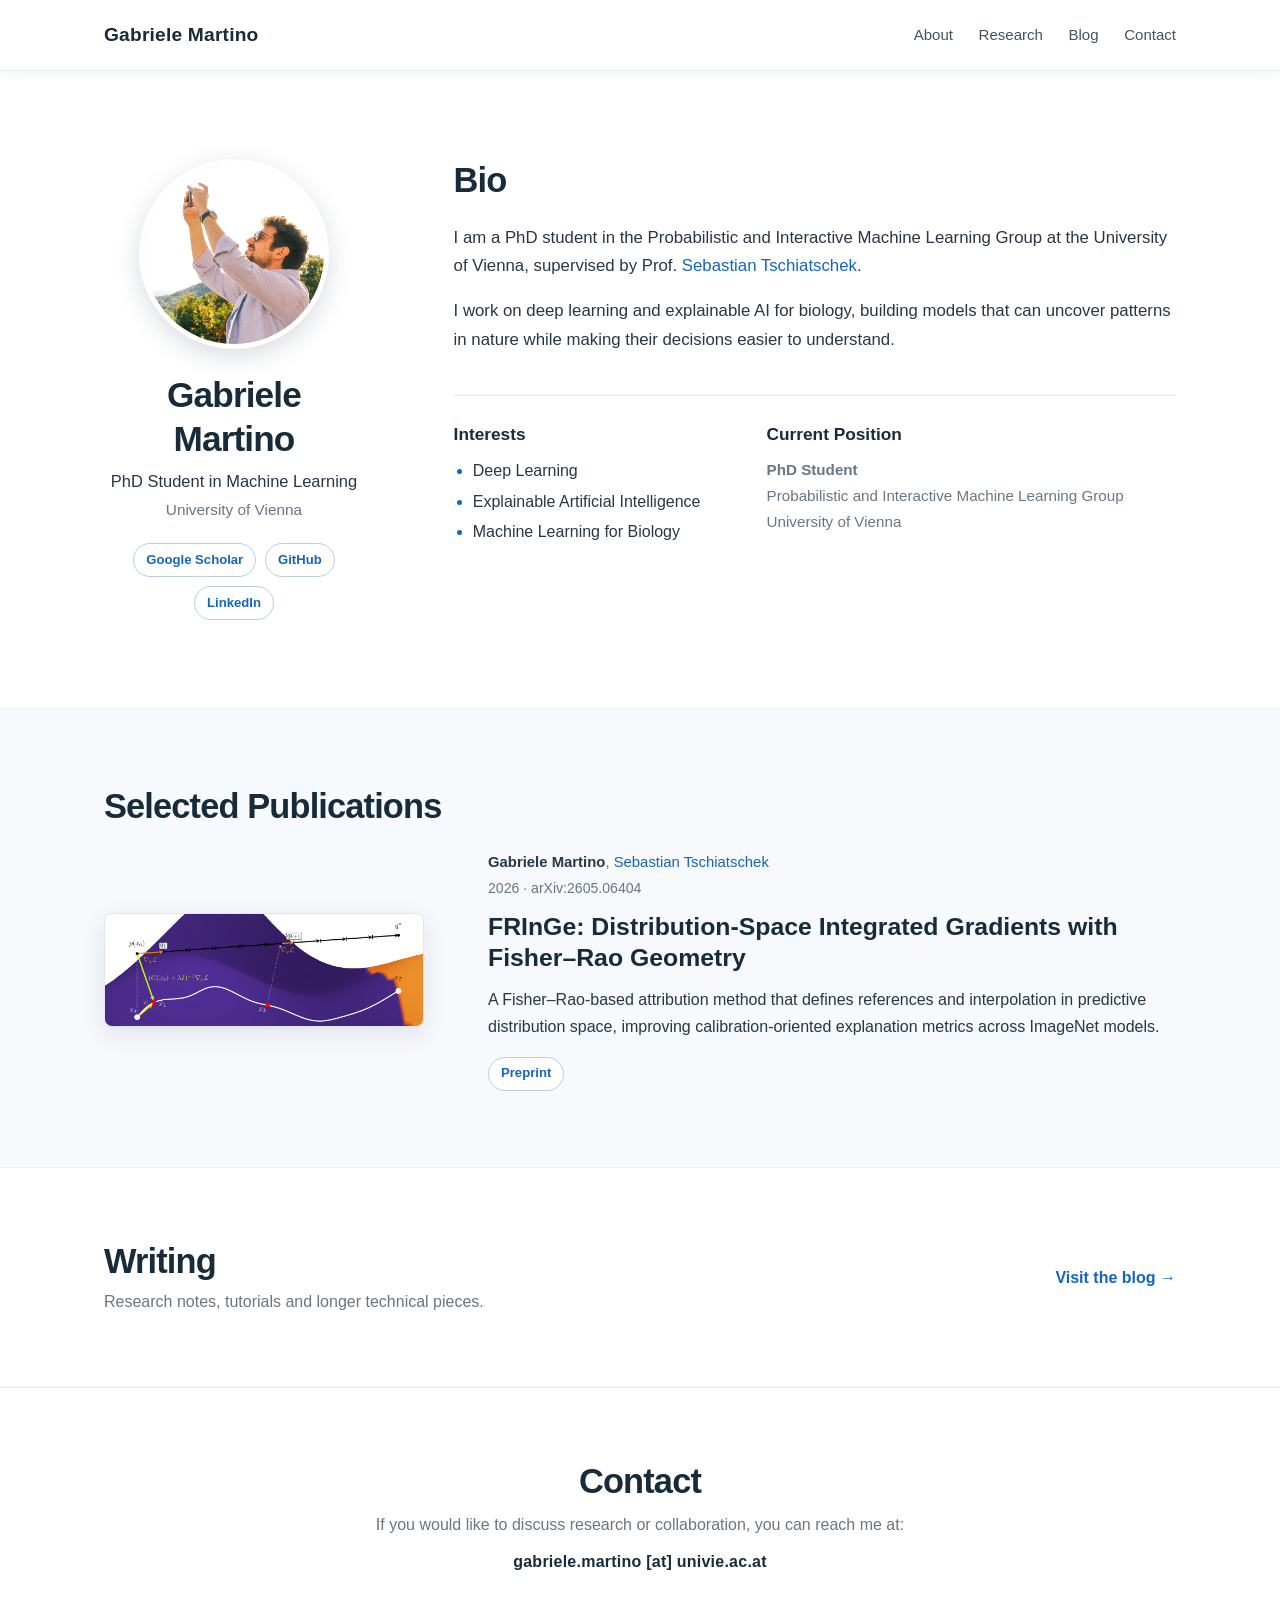
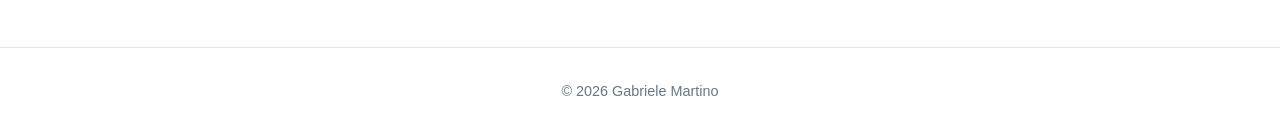
==== commit 123c2dbc: "Updated the web site." ====
--- a/index.html
+++ b/index.html
@@ -8,7 +8,7 @@
       name="description"
       content="Academic homepage of Gabriele Martino, PhD student working on deep learning, explainable AI and biology."
     />
-    <link rel="stylesheet" href="assets/css/style.css?v=20260907-4" />
+    <link rel="stylesheet" href="assets/css/style.css?v=20260908-2" />
   </head>
   <body>
     <header class="site-header">
@@ -17,8 +17,8 @@
         <nav class="nav-links" aria-label="Primary navigation">
           <a href="#about">About</a>
           <a href="#research">Research</a>
-          <a href="#publications">Publications</a>
           <a href="blog/">Blog</a>
+          <a href="#contact">Contact</a>
         </nav>
       </div>
     </header>
@@ -53,6 +53,7 @@
               rel="noopener noreferrer"
             >Google Scholar</a>
             <a href="https://github.com/GabMartino" target="_blank" rel="noopener noreferrer">GitHub</a>
+            <a href="https://www.linkedin.com/in/gabriele-martino/" target="_blank" rel="noopener noreferrer">LinkedIn</a>
           </div>
         </aside>
 
@@ -61,7 +62,7 @@
           <p>
             I am a PhD student in the Probabilistic and Interactive Machine
             Learning Group at the University of Vienna, supervised by Prof.
-            Sebastian Tschiatschek.
+            <a class="person-link" href="https://tschiatschek.net/" target="_blank" rel="noopener noreferrer">Sebastian Tschiatschek</a>.
           </p>
           <p>
             I work on deep learning and explainable AI for biology, building
@@ -104,7 +105,10 @@
             </figure>
 
             <div class="publication-details">
-              <p class="publication-authors"><strong>Gabriele Martino</strong>, Sebastian Tschiatschek</p>
+              <p class="publication-authors">
+                <strong>Gabriele Martino</strong>,
+                <a class="person-link" href="https://tschiatschek.net/" target="_blank" rel="noopener noreferrer">Sebastian Tschiatschek</a>
+              </p>
               <p class="publication-venue">2026 · arXiv:2605.06404</p>
               <h3>
                 <a href="https://arxiv.org/abs/2605.06404" target="_blank" rel="noopener noreferrer">
@@ -131,6 +135,14 @@
         </div>
         <a class="text-link" href="blog/">Visit the blog <span aria-hidden="true">→</span></a>
       </section>
+
+      <section class="contact-section" id="contact">
+        <div class="container">
+          <h2 class="section-title">Contact</h2>
+          <p>If you would like to discuss research or collaboration, you can reach me at:</p>
+          <p class="contact-email">gabriele.martino [at] univie.ac.at</p>
+        </div>
+      </section>
     </main>
 
     <footer class="site-footer">
--- a/assets/css/style.css
+++ b/assets/css/style.css
@@ -76,7 +76,7 @@
 .brand {
   color: var(--heading);
   font-family: Montserrat, "Segoe UI", Helvetica, Arial, sans-serif;
-  font-size: 1.05rem;
+  font-size: 1.2rem;
   font-weight: 700;
   letter-spacing: 0.01em;
 }
@@ -348,6 +348,28 @@
   color: var(--muted);
 }
 
+.contact-section {
+  border-top: 1px solid var(--border);
+  padding-block: 4.5rem;
+  text-align: center;
+}
+
+.contact-section .section-title {
+  margin-bottom: 0.45rem;
+}
+
+.contact-section p {
+  margin: 0;
+  color: var(--muted);
+}
+
+.contact-email {
+  margin-top: 0.65rem !important;
+  color: var(--heading) !important;
+  font-weight: 600;
+  letter-spacing: 0.015em;
+}
+
 .text-link {
   flex: 0 0 auto;
   font-weight: 600;
@@ -469,6 +491,15 @@
     text-align: center;
   }
 
+  .biography {
+    text-align: center;
+  }
+
+  .interest-list {
+    padding-left: 0;
+    list-style-position: inside;
+  }
+
   .section-shell {
     padding-block: 3.75rem;
   }
@@ -486,6 +517,10 @@
   .writing-section {
     flex-direction: column;
     align-items: flex-start;
+    padding-block: 3.75rem;
+  }
+
+  .contact-section {
     padding-block: 3.75rem;
   }
 }
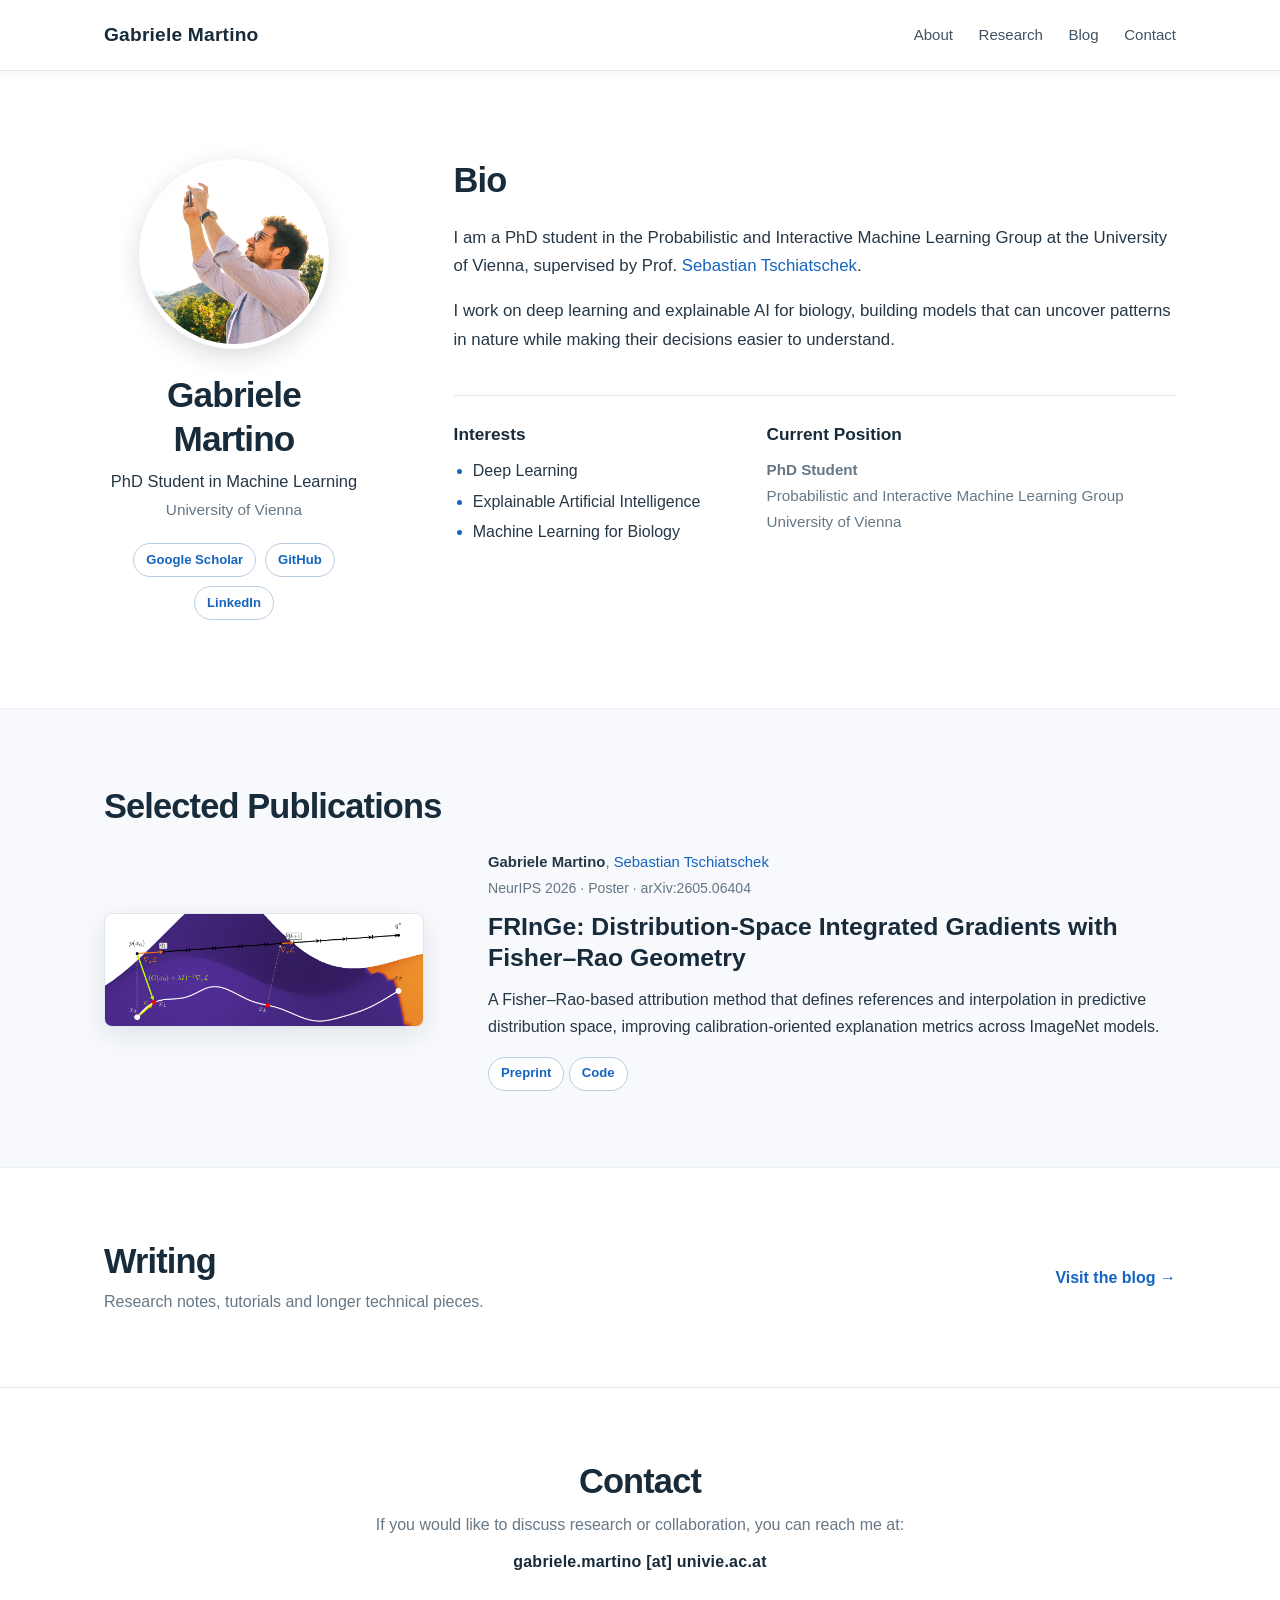
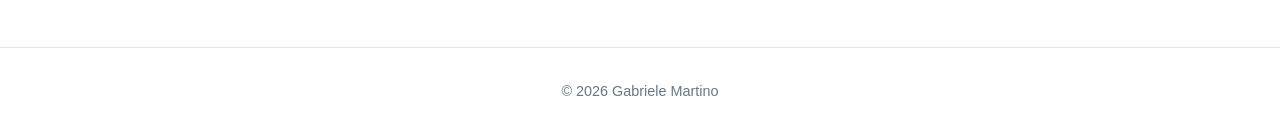
==== commit 0aac745a: "Updated FRINGE article." ====
--- a/index.html
+++ b/index.html
@@ -109,7 +109,7 @@
                 <strong>Gabriele Martino</strong>,
                 <a class="person-link" href="https://tschiatschek.net/" target="_blank" rel="noopener noreferrer">Sebastian Tschiatschek</a>
               </p>
-              <p class="publication-venue">2026 · arXiv:2605.06404</p>
+              <p class="publication-venue">NeurIPS 2026 · Poster · arXiv:2605.06404</p>
               <h3>
                 <a href="https://arxiv.org/abs/2605.06404" target="_blank" rel="noopener noreferrer">
                   FRInGe: Distribution-Space Integrated Gradients with Fisher–Rao Geometry
@@ -122,6 +122,7 @@
               </p>
               <div class="publication-links">
                 <a href="https://arxiv.org/abs/2605.06404" target="_blank" rel="noopener noreferrer">Preprint</a>
+                <a href="https://github.com/GabMartino/FRInGe" target="_blank" rel="noopener noreferrer">Code</a>
               </div>
             </div>
           </article>
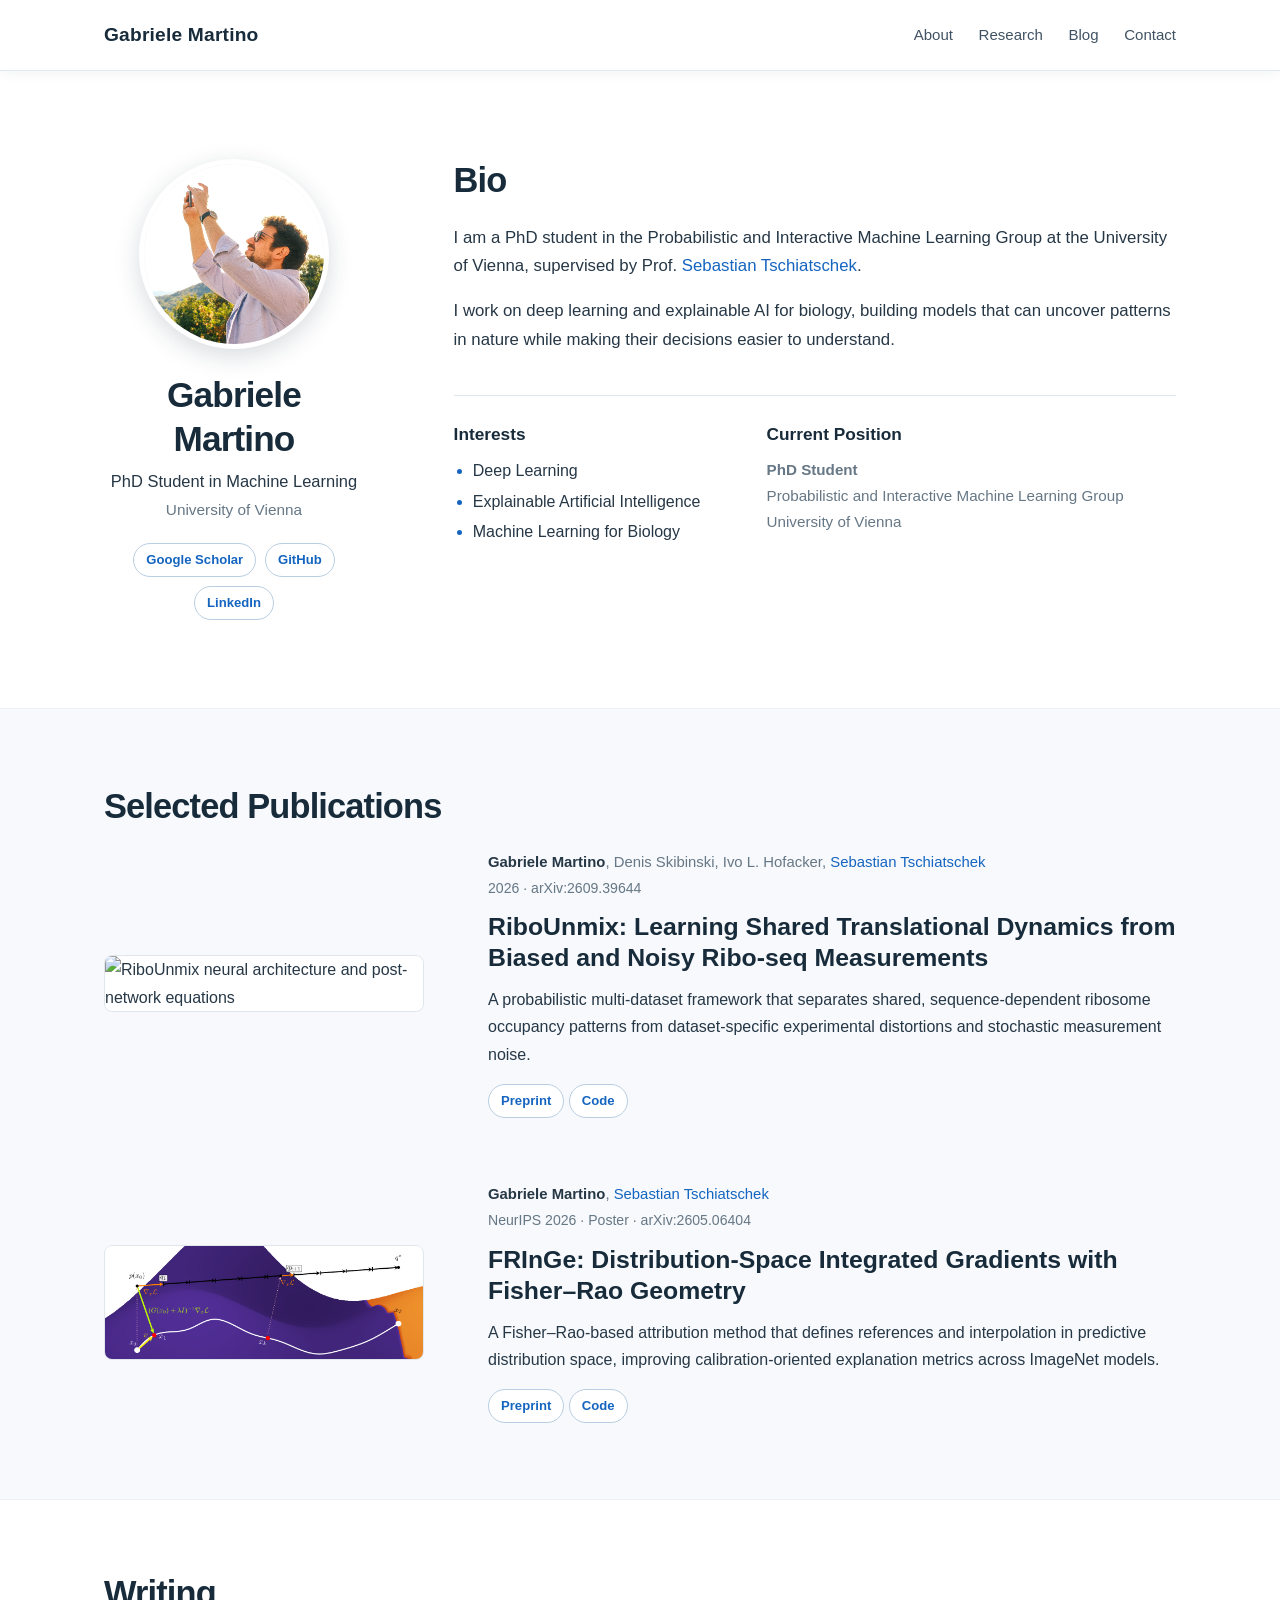
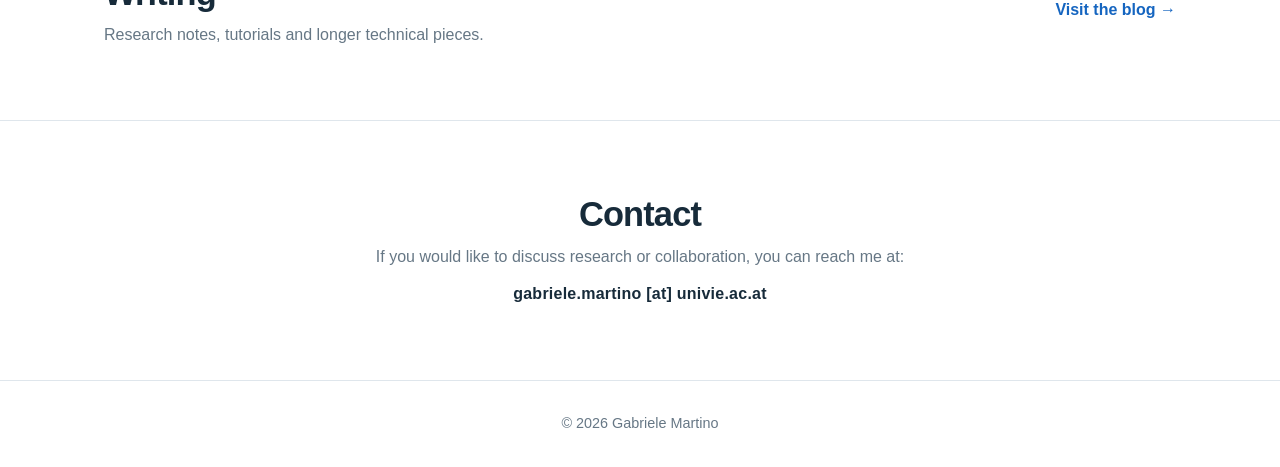
==== commit e7084542: "Added one article and fixed some padding issues." ====
--- a/index.html
+++ b/index.html
@@ -8,7 +8,7 @@
       name="description"
       content="Academic homepage of Gabriele Martino, PhD student working on deep learning, explainable AI and biology."
     />
-    <link rel="stylesheet" href="assets/css/style.css?v=20260908-2" />
+    <link rel="stylesheet" href="assets/css/style.css?v=20261001-1" />
   </head>
   <body>
     <header class="site-header">
@@ -99,6 +99,37 @@
           <article class="publication-card">
             <figure class="publication-figure">
               <img
+                src="assets/images/ribounmix-architecture-preview.png"
+                alt="RiboUnmix neural architecture and post-network equations"
+              />
+            </figure>
+
+            <div class="publication-details">
+              <p class="publication-authors">
+                <strong>Gabriele Martino</strong>, Denis Skibinski, Ivo L. Hofacker,
+                <a class="person-link" href="https://tschiatschek.net/" target="_blank" rel="noopener noreferrer">Sebastian Tschiatschek</a>
+              </p>
+              <p class="publication-venue">2026 · arXiv:2609.39644</p>
+              <h3>
+                <a href="https://arxiv.org/abs/2609.39644" target="_blank" rel="noopener noreferrer">
+                  RiboUnmix: Learning Shared Translational Dynamics from Biased and Noisy Ribo-seq Measurements
+                </a>
+              </h3>
+              <p>
+                A probabilistic multi-dataset framework that separates shared,
+                sequence-dependent ribosome occupancy patterns from dataset-specific
+                experimental distortions and stochastic measurement noise.
+              </p>
+              <div class="publication-links">
+                <a href="https://arxiv.org/abs/2609.39644" target="_blank" rel="noopener noreferrer">Preprint</a>
+                <a href="https://github.com/GabMartino/RiboUnmix" target="_blank" rel="noopener noreferrer">Code</a>
+              </div>
+            </div>
+          </article>
+
+          <article class="publication-card">
+            <figure class="publication-figure">
+              <img
                 src="assets/images/path-preview.png"
                 alt="Diagram of the FRInGe attribution path through predictive and input space"
               />
--- a/assets/css/style.css
+++ b/assets/css/style.css
@@ -279,8 +279,14 @@
   align-items: center;
 }
 
+.publication-card + .publication-card {
+  padding-top: clamp(2.5rem, 5vw, 4rem);
+}
+
 .publication-figure {
   margin: 0;
+  overflow: hidden;
+  border-radius: 8px;
 }
 
 .publication-figure img {
@@ -290,6 +296,11 @@
   border-radius: 8px;
   background: #ffffff;
   box-shadow: 0 8px 24px rgba(23, 43, 58, 0.1);
+  transition: transform 220ms ease;
+}
+
+.publication-figure:hover img {
+  transform: scale(1.035);
 }
 
 .publication-authors {
@@ -547,7 +558,12 @@
   .intro-photo,
   .nav-links a::after,
   .profile-links a,
-  .publication-links a {
+  .publication-links a,
+  .publication-figure img {
     transition: none;
   }
-}
+
+  .publication-figure:hover img {
+    transform: none;
+  }
+}
